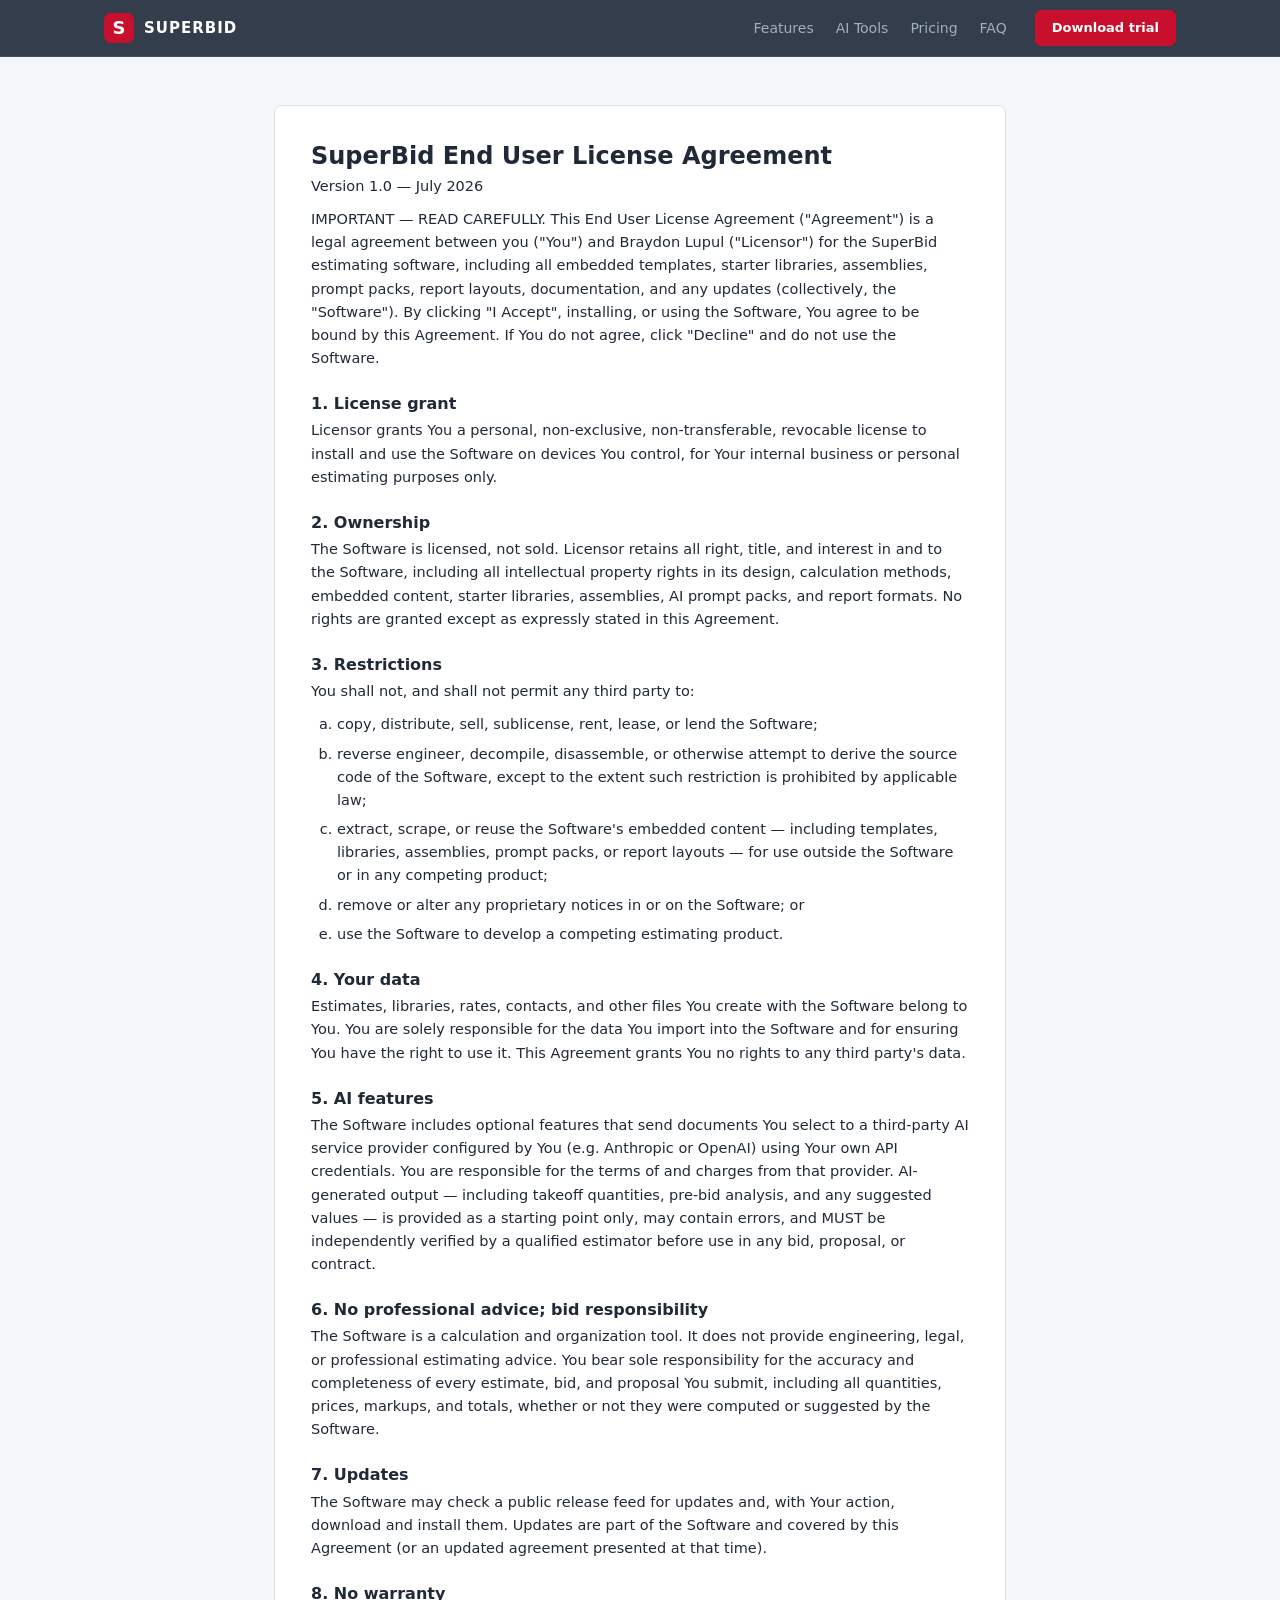
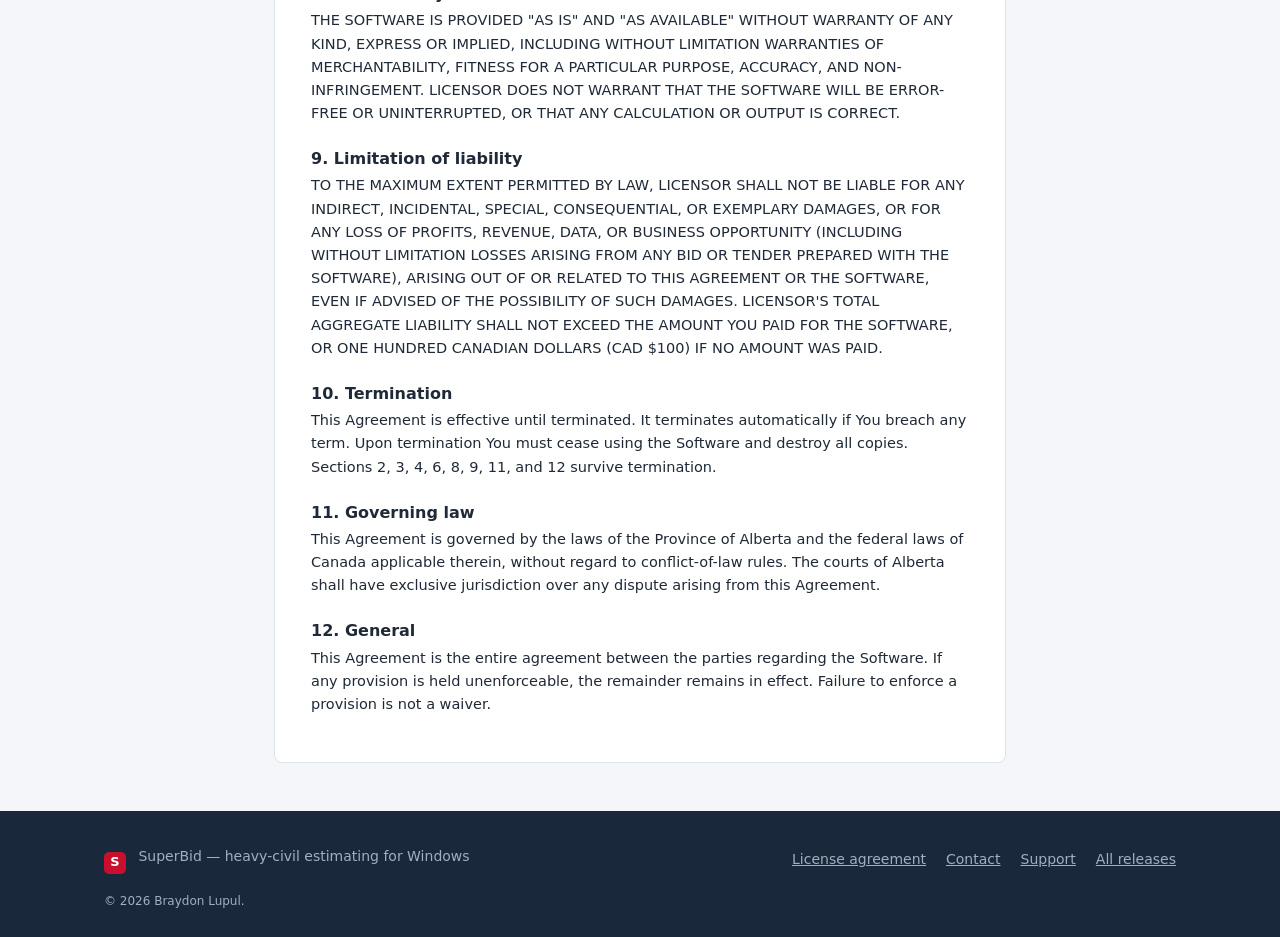
==== eula.html @ c36b2421 "superbid.ca marketing site (GitHub Pages)" ====
<!DOCTYPE html>
<html lang="en">
<head>
<meta charset="utf-8">
<meta name="viewport" content="width=device-width, initial-scale=1">
<title>SuperBid — License Agreement</title>
<meta name="description" content="SuperBid end user license agreement.">
<link rel="icon" href="assets/favicon.ico">
<link rel="stylesheet" href="styles.css">
</head>
<body>

<header class="topbar">
  <div class="container topbar-inner">
    <a class="brand" href="index.html" aria-label="SuperBid home">
      <span class="brand-mark" aria-hidden="true">S</span>
      <span class="brand-name">SUPERBID</span>
    </a>
    <nav class="topnav" aria-label="Main">
      <a href="index.html#features">Features</a>
      <a href="index.html#ai">AI Tools</a>
      <a href="index.html#pricing">Pricing</a>
      <a href="index.html#faq">FAQ</a>
    </nav>
    <a class="btn btn-red btn-small" href="https://github.com/lupulbraydon-ops/superbid-releases/releases/latest" data-download>Download trial</a>
  </div>
</header>

<main class="container container-narrow">
  <article class="legal">
    <h1>SuperBid End User License Agreement</h1>
    <p class="legal-version">Version 1.0 — July 2026</p>

    <p>IMPORTANT — READ CAREFULLY. This End User License Agreement ("Agreement") is a legal agreement
    between you ("You") and Braydon Lupul ("Licensor") for the SuperBid estimating software, including
    all embedded templates, starter libraries, assemblies, prompt packs, report layouts, documentation,
    and any updates (collectively, the "Software"). By clicking "I Accept", installing, or using the
    Software, You agree to be bound by this Agreement. If You do not agree, click "Decline" and do not
    use the Software.</p>

    <h2>1. License grant</h2>
    <p>Licensor grants You a personal, non-exclusive, non-transferable, revocable license to install and
    use the Software on devices You control, for Your internal business or personal estimating purposes
    only.</p>

    <h2>2. Ownership</h2>
    <p>The Software is licensed, not sold. Licensor retains all right, title, and interest in and to the
    Software, including all intellectual property rights in its design, calculation methods, embedded
    content, starter libraries, assemblies, AI prompt packs, and report formats. No rights are granted
    except as expressly stated in this Agreement.</p>

    <h2>3. Restrictions</h2>
    <p>You shall not, and shall not permit any third party to:</p>
    <ol type="a">
      <li>copy, distribute, sell, sublicense, rent, lease, or lend the Software;</li>
      <li>reverse engineer, decompile, disassemble, or otherwise attempt to derive the source code of
      the Software, except to the extent such restriction is prohibited by applicable law;</li>
      <li>extract, scrape, or reuse the Software's embedded content — including templates, libraries,
      assemblies, prompt packs, or report layouts — for use outside the Software or in any competing
      product;</li>
      <li>remove or alter any proprietary notices in or on the Software; or</li>
      <li>use the Software to develop a competing estimating product.</li>
    </ol>

    <h2>4. Your data</h2>
    <p>Estimates, libraries, rates, contacts, and other files You create with the Software belong to
    You. You are solely responsible for the data You import into the Software and for ensuring You have
    the right to use it. This Agreement grants You no rights to any third party's data.</p>

    <h2>5. AI features</h2>
    <p>The Software includes optional features that send documents You select to a third-party AI
    service provider configured by You (e.g. Anthropic or OpenAI) using Your own API credentials. You
    are responsible for the terms of and charges from that provider. AI-generated output — including
    takeoff quantities, pre-bid analysis, and any suggested values — is provided as a starting point
    only, may contain errors, and MUST be independently verified by a qualified estimator before use in
    any bid, proposal, or contract.</p>

    <h2>6. No professional advice; bid responsibility</h2>
    <p>The Software is a calculation and organization tool. It does not provide engineering, legal, or
    professional estimating advice. You bear sole responsibility for the accuracy and completeness of
    every estimate, bid, and proposal You submit, including all quantities, prices, markups, and totals,
    whether or not they were computed or suggested by the Software.</p>

    <h2>7. Updates</h2>
    <p>The Software may check a public release feed for updates and, with Your action, download and
    install them. Updates are part of the Software and covered by this Agreement (or an updated
    agreement presented at that time).</p>

    <h2>8. No warranty</h2>
    <p>THE SOFTWARE IS PROVIDED "AS IS" AND "AS AVAILABLE" WITHOUT WARRANTY OF ANY KIND, EXPRESS OR
    IMPLIED, INCLUDING WITHOUT LIMITATION WARRANTIES OF MERCHANTABILITY, FITNESS FOR A PARTICULAR
    PURPOSE, ACCURACY, AND NON-INFRINGEMENT. LICENSOR DOES NOT WARRANT THAT THE SOFTWARE WILL BE
    ERROR-FREE OR UNINTERRUPTED, OR THAT ANY CALCULATION OR OUTPUT IS CORRECT.</p>

    <h2>9. Limitation of liability</h2>
    <p>TO THE MAXIMUM EXTENT PERMITTED BY LAW, LICENSOR SHALL NOT BE LIABLE FOR ANY INDIRECT,
    INCIDENTAL, SPECIAL, CONSEQUENTIAL, OR EXEMPLARY DAMAGES, OR FOR ANY LOSS OF PROFITS, REVENUE,
    DATA, OR BUSINESS OPPORTUNITY (INCLUDING WITHOUT LIMITATION LOSSES ARISING FROM ANY BID OR TENDER
    PREPARED WITH THE SOFTWARE), ARISING OUT OF OR RELATED TO THIS AGREEMENT OR THE SOFTWARE, EVEN IF
    ADVISED OF THE POSSIBILITY OF SUCH DAMAGES. LICENSOR'S TOTAL AGGREGATE LIABILITY SHALL NOT EXCEED
    THE AMOUNT YOU PAID FOR THE SOFTWARE, OR ONE HUNDRED CANADIAN DOLLARS (CAD $100) IF NO AMOUNT WAS
    PAID.</p>

    <h2>10. Termination</h2>
    <p>This Agreement is effective until terminated. It terminates automatically if You breach any
    term. Upon termination You must cease using the Software and destroy all copies. Sections 2, 3, 4,
    6, 8, 9, 11, and 12 survive termination.</p>

    <h2>11. Governing law</h2>
    <p>This Agreement is governed by the laws of the Province of Alberta and the federal laws of Canada
    applicable therein, without regard to conflict-of-law rules. The courts of Alberta shall have
    exclusive jurisdiction over any dispute arising from this Agreement.</p>

    <h2>12. General</h2>
    <p>This Agreement is the entire agreement between the parties regarding the Software. If any
    provision is held unenforceable, the remainder remains in effect. Failure to enforce a provision is
    not a waiver.</p>
  </article>
</main>

<footer class="footer">
  <div class="container footer-inner">
    <div>
      <span class="brand-mark brand-mark-small" aria-hidden="true">S</span>
      <span>SuperBid — heavy-civil estimating for Windows</span>
    </div>
    <nav aria-label="Footer">
      <a href="eula.html">License agreement</a>
      <a href="mailto:info@superbid.ca">Contact</a>
      <a href="mailto:support@superbid.ca">Support</a>
      <a href="https://github.com/lupulbraydon-ops/superbid-releases/releases" rel="noopener">All releases</a>
    </nav>
  </div>
  <div class="container footer-fine">
    <p>© 2026 Braydon Lupul.</p>
  </div>
</footer>

<script src="site.js"></script>
</body>
</html>
---- styles.css ----
/* SuperBid marketing site — brand tokens lifted from the app's Theme.xaml:
   slate 950 #1A283B / 900 #283444 / 800 #333D4C, accent #C8102E (hover #A50D26),
   page bg #F4F6F9, text #1F2937 / secondary #5A6572. No external fonts or JS libs. */

* { margin: 0; padding: 0; box-sizing: border-box; }

:root {
  --slate-950: #1A283B;
  --slate-900: #283444;
  --slate-800: #333D4C;
  --red: #C8102E;
  --red-hover: #A50D26;
  --page: #F4F6F9;
  --card: #FFFFFF;
  --border: #DDE3EA;
  --text: #1F2937;
  --text-2: #5A6572;
  --text-on-dark: #FFFFFF;
  --text-dim-on-dark: #9FB0C0;
  --radius: 8px;
  --shadow: 0 10px 30px rgba(26, 40, 59, 0.18);
}

@media (prefers-reduced-motion: no-preference) {
  html { scroll-behavior: smooth; }
}

body {
  font-family: "Segoe UI", system-ui, -apple-system, sans-serif;
  color: var(--text);
  background: var(--page);
  line-height: 1.6;
  font-size: 16px;
}

img { max-width: 100%; height: auto; display: block; }

.container { max-width: 1120px; margin: 0 auto; padding: 0 24px; }
.container-narrow { max-width: 780px; }

h1, h2, h3, h4 { line-height: 1.2; }
h2 { font-size: 32px; margin-bottom: 8px; }
.section-sub { color: var(--text-2); max-width: 640px; margin-bottom: 40px; }

/* ---- top bar ---- */
.topbar {
  position: sticky; top: 0; z-index: 50;
  background: var(--slate-800);
  border-bottom: 1px solid rgba(255,255,255,0.08);
}
.topbar-inner { display: flex; align-items: center; gap: 28px; height: 56px; }
.brand { display: flex; align-items: center; gap: 10px; text-decoration: none; }
.brand-mark {
  display: inline-flex; align-items: center; justify-content: center;
  width: 30px; height: 30px; border-radius: 7px;
  background: var(--red); color: #fff; font-weight: 800; font-size: 18px;
}
.brand-mark-small { width: 22px; height: 22px; font-size: 13px; border-radius: 5px; margin-right: 8px; vertical-align: -5px; }
.brand-name { color: #fff; font-weight: 700; letter-spacing: 1px; font-size: 15px; }
.topnav { display: flex; gap: 22px; margin-left: auto; }
.topnav a { color: var(--text-dim-on-dark); text-decoration: none; font-size: 14px; }
.topnav a:hover { color: #fff; }

/* ---- buttons ---- */
.btn {
  display: inline-block; text-decoration: none; text-align: center;
  border-radius: 6px; font-weight: 600; border: 1px solid transparent;
  transition: background 0.15s, border-color 0.15s;
}
.btn-red { background: var(--red); color: #fff; border-color: var(--red); }
.btn-red:hover { background: var(--red-hover); border-color: var(--red-hover); }
.btn-outline { color: var(--text); border-color: #C9D2DC; background: var(--card); }
.btn-outline:hover { border-color: var(--slate-800); }
.btn-small { padding: 7px 16px; font-size: 13px; }
.btn-big { padding: 14px 28px; font-size: 17px; }

/* ---- hero ---- */
.hero {
  background: linear-gradient(160deg, var(--slate-950) 0%, var(--slate-800) 100%);
  color: var(--text-on-dark);
  padding: 72px 0 88px;
}
.hero-inner { display: grid; grid-template-columns: 5fr 6fr; gap: 48px; align-items: center; }
.hero h1 { font-size: clamp(30px, 3.6vw, 40px); margin-bottom: 18px; max-width: 20ch; }
.hero-sub { color: var(--text-dim-on-dark); font-size: 17px; margin-bottom: 28px; }
.hero-actions { display: flex; align-items: center; gap: 16px; flex-wrap: wrap; margin-bottom: 22px; }
.hero-version { color: var(--text-dim-on-dark); font-size: 13px; }
.trust-strip { list-style: none; display: flex; gap: 20px; flex-wrap: wrap; }
.trust-strip li { color: var(--text-dim-on-dark); font-size: 13px; }
.trust-strip li::before { content: "✓ "; color: #6FCF8B; }
.hero-shot img {
  border-radius: var(--radius);
  border: 1px solid rgba(255,255,255,0.12);
  box-shadow: var(--shadow);
}

/* ---- sections ---- */
.section { padding: 80px 0; }
.section-alt { background: #ECF0F5; }
.section-dark { background: var(--slate-900); color: var(--text-on-dark); }
.section-dark .section-sub { color: var(--text-dim-on-dark); }

/* ---- feature rows ---- */
.feature-row {
  display: grid; grid-template-columns: 7fr 5fr; gap: 44px;
  align-items: center; margin-bottom: 64px;
}
.feature-row.reverse { grid-template-columns: 5fr 7fr; }
.feature-row.reverse figure { order: 2; }
.feature-row figure img {
  border-radius: var(--radius);
  border: 1px solid var(--border);
  box-shadow: 0 6px 24px rgba(26, 40, 59, 0.10);
}
.feature-copy h3 { font-size: 22px; margin-bottom: 10px; }
.feature-copy p { color: var(--text-2); }

/* ---- capability grid ---- */
.capability-grid {
  display: grid; grid-template-columns: repeat(3, 1fr); gap: 18px; margin-top: 8px;
}
.cap {
  background: var(--card); border: 1px solid var(--border);
  border-radius: var(--radius); padding: 20px;
}
.cap h4 { margin-bottom: 6px; font-size: 15px; }
.cap p { color: var(--text-2); font-size: 13.5px; }

/* ---- AI ---- */
.ai-grid { display: grid; grid-template-columns: repeat(3, 1fr); gap: 22px; }
.ai-card { background: var(--slate-800); border-radius: var(--radius); overflow: hidden;
  border: 1px solid rgba(255,255,255,0.10); }
.ai-card img { border-bottom: 1px solid rgba(255,255,255,0.10); }
.ai-card figcaption { padding: 18px 20px 22px; }
.ai-card h3 { font-size: 18px; margin-bottom: 8px; }
.ai-card p { color: var(--text-dim-on-dark); font-size: 13.5px; }
.ai-note { margin-top: 26px; color: var(--text-dim-on-dark); font-size: 13.5px; max-width: 720px; }

/* ---- pricing ---- */
.pricing-grid { display: grid; grid-template-columns: 1fr 1fr; gap: 22px; max-width: 820px; }
.price-card {
  background: var(--card); border: 1px solid var(--border);
  border-radius: var(--radius); padding: 28px;
  display: flex; flex-direction: column;
}
.price-card-main { border-color: var(--red); border-width: 2px; }
.price-card h3 { font-size: 18px; }
.price-line { font-size: 26px; font-weight: 700; margin: 6px 0 14px; }
.price-card ul { list-style: none; margin-bottom: 22px; flex: 1; }
.price-card li { padding-left: 22px; position: relative; margin-bottom: 9px; color: var(--text-2); font-size: 14px; }
.price-card li::before { content: "✓"; position: absolute; left: 0; color: var(--red); font-weight: 700; }
.price-card .btn { padding: 11px 18px; font-size: 14.5px; }
.buy-steps { margin-top: 36px; padding-left: 20px; max-width: 640px; }
.buy-steps li { margin-bottom: 8px; color: var(--text-2); }
.buy-steps strong { color: var(--text); }

/* ---- FAQ ---- */
#faq details {
  background: var(--card); border: 1px solid var(--border);
  border-radius: var(--radius); margin-bottom: 10px; padding: 0 20px;
}
#faq summary {
  cursor: pointer; font-weight: 600; padding: 15px 28px 15px 0; list-style: none; position: relative;
}
#faq summary::-webkit-details-marker { display: none; }
/* the "/ ''" alternative text keeps screen readers from announcing the marker */
#faq summary::after { content: "+" / ""; position: absolute; right: 2px; color: var(--text-2); font-size: 18px; }
#faq details[open] summary::after { content: "–" / ""; }
#faq details p { padding-bottom: 16px; color: var(--text-2); }

/* ---- footer ---- */
.footer { background: var(--slate-950); color: var(--text-dim-on-dark); padding: 34px 0 26px; font-size: 14px; }
.footer-inner { display: flex; align-items: center; justify-content: space-between; gap: 18px; flex-wrap: wrap; }
.footer-inner nav { display: flex; gap: 20px; }
.footer a { color: var(--text-dim-on-dark); }
.footer a:hover { color: #fff; }
/* no opacity here — #9FB0C0 on #1A283B passes AA; dimming it below 4.5:1 doesn't */
.footer-fine { margin-top: 18px; font-size: 12px; }

/* ---- EULA page ---- */
.legal { background: var(--card); border: 1px solid var(--border); border-radius: var(--radius);
  padding: 36px; margin: 48px auto; }
.legal h1 { font-size: 24px; margin-bottom: 4px; }
.legal-version { color: var(--text-2); font-size: 13px; margin-bottom: 22px; }
.legal h2 { font-size: 16px; margin: 24px 0 6px; }
.legal p, .legal li { font-size: 14.5px; color: var(--text); }
.legal p { margin-bottom: 10px; }
.legal ol { padding-left: 26px; margin-bottom: 10px; }
.legal li { margin-bottom: 6px; }

/* ---- responsive ---- */
@media (max-width: 920px) {
  .hero-inner, .feature-row, .feature-row.reverse { grid-template-columns: 1fr; }
  .feature-row.reverse figure { order: 0; }
  .capability-grid, .ai-grid, .pricing-grid { grid-template-columns: 1fr; }
  .topnav { gap: 14px; }
  .topnav a { font-size: 13px; }
  .section { padding: 56px 0; }
}

@media (max-width: 640px) {
  .topnav { display: none; }
  /* with the nav gone, its margin-left:auto goes too — keep the button right-aligned */
  .topbar-inner .btn { margin-left: auto; }
}

/* ---- print ---- */
@media print {
  .topbar, .footer-inner nav, .btn, .hero-shot { display: none; }
  .hero, .section-dark, .footer { background: #fff; color: var(--text); }
  .hero-sub, .section-dark .section-sub, .ai-note, .footer, .footer a { color: var(--text-2); }
  .ai-card { background: #fff; border: 1px solid var(--border); }
  .ai-card p, .trust-strip li, .hero-version { color: var(--text-2); }
}
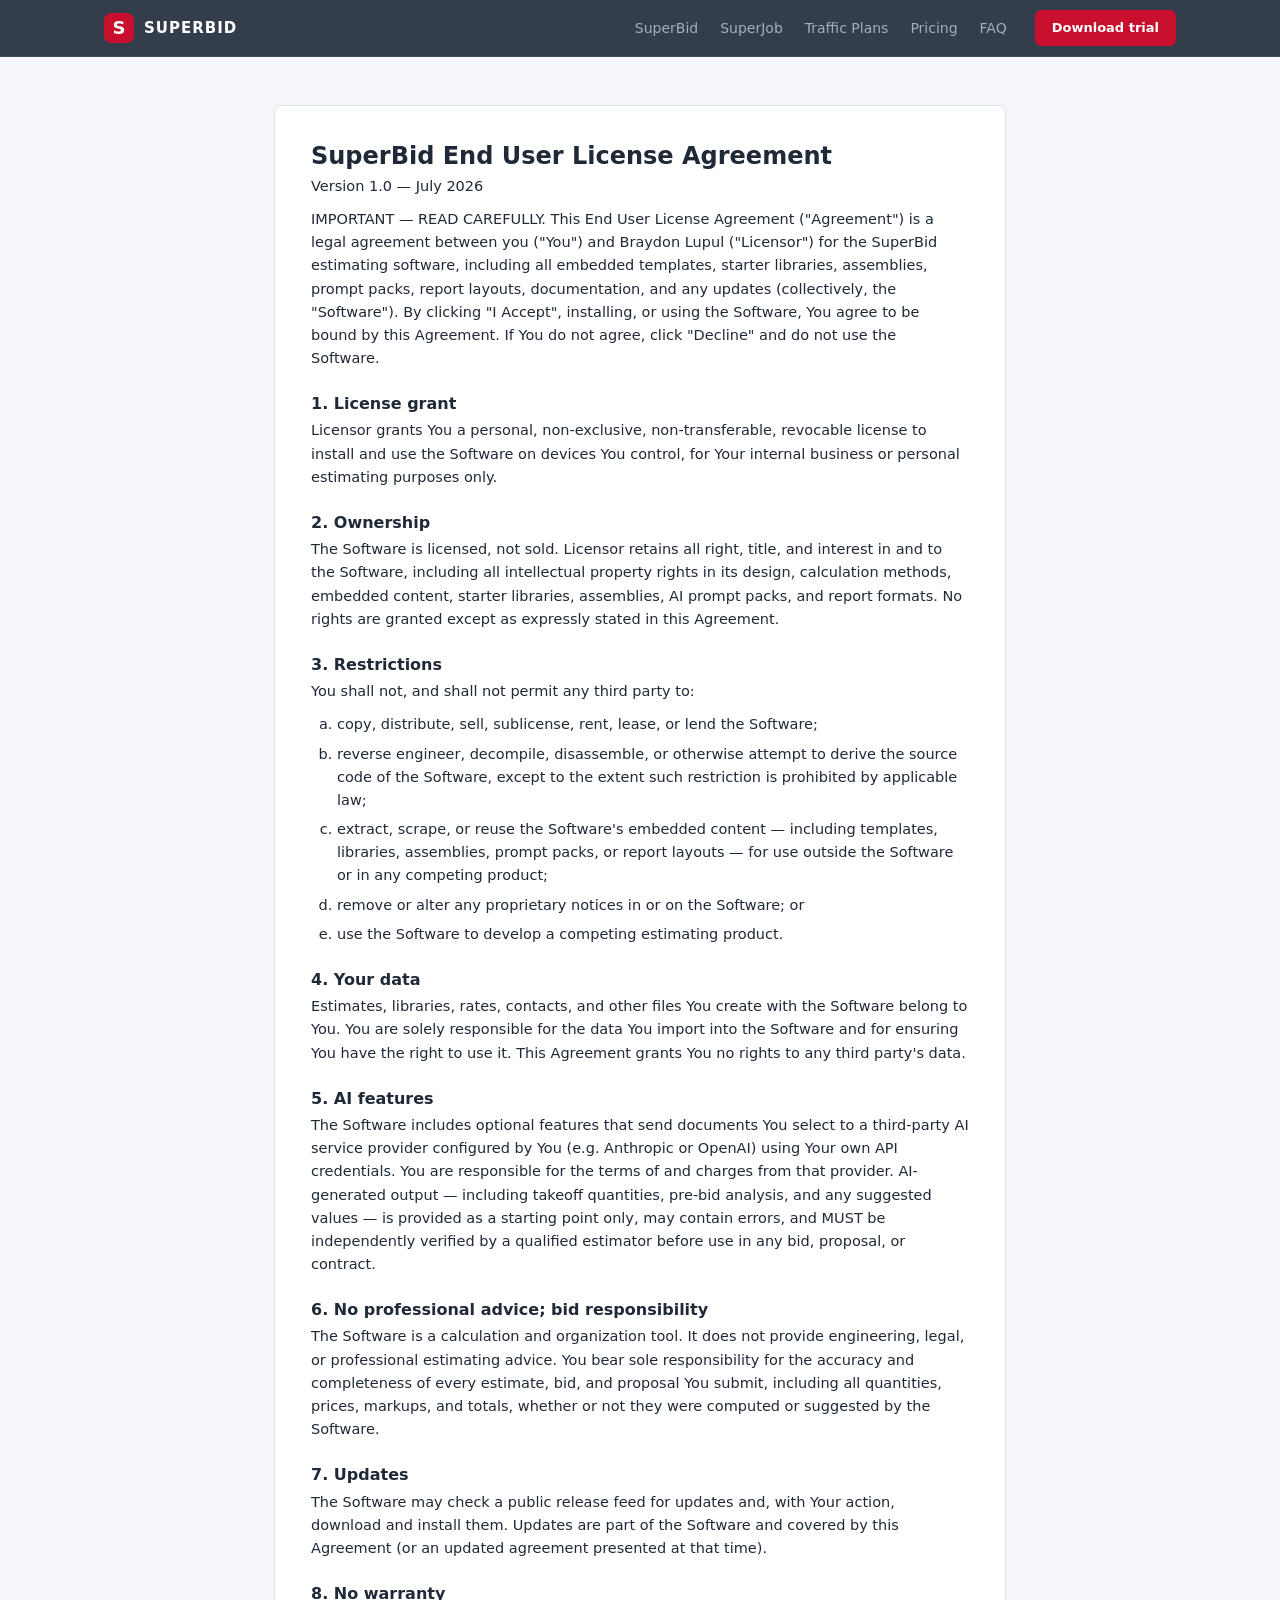
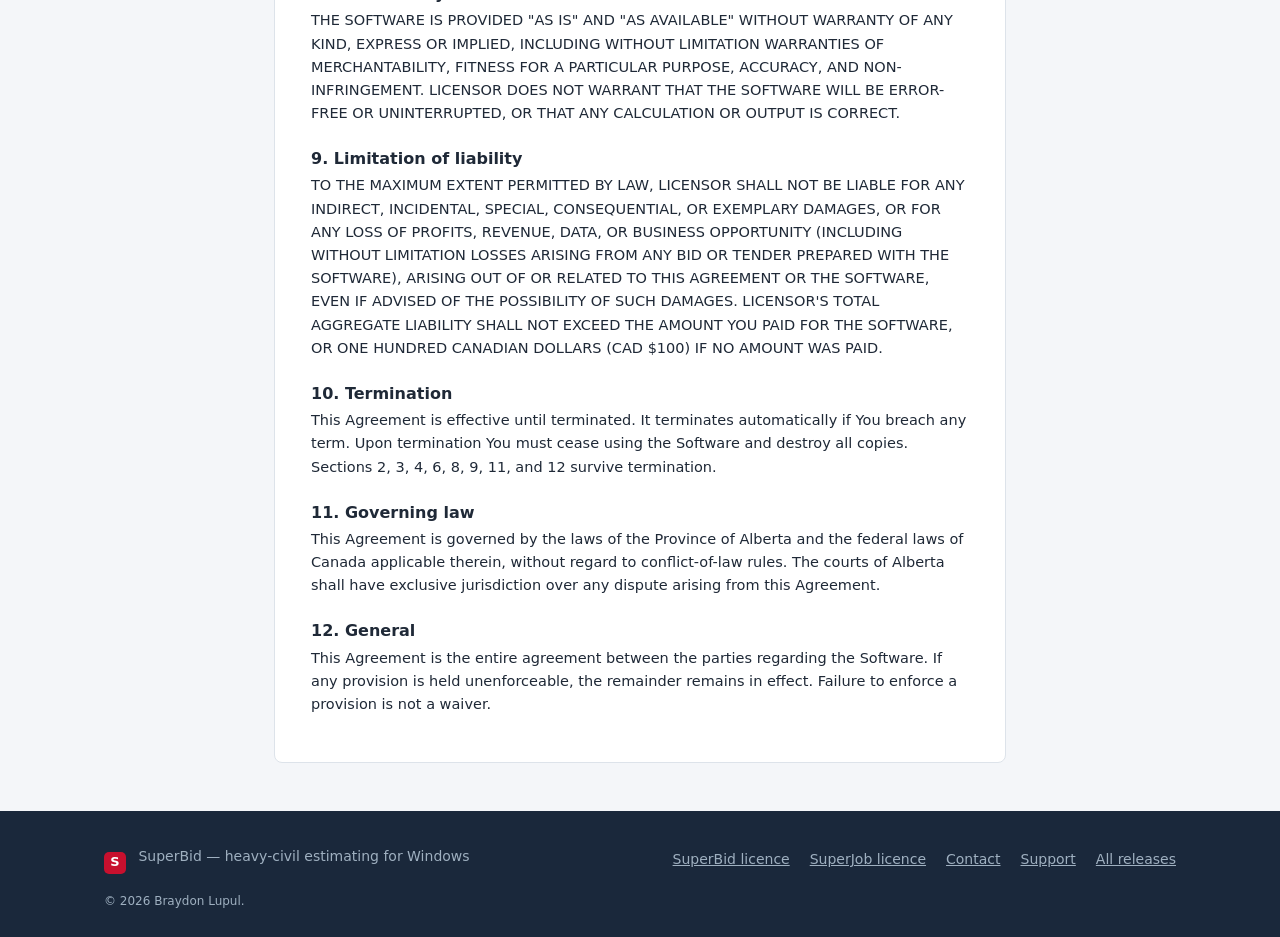
==== commit a4155f35: "Site: SuperJob and the traffic plan builder, both products in beta Deployed from website/ in the sup" ====
--- a/eula.html
+++ b/eula.html
@@ -6,7 +6,7 @@
 <title>SuperBid — License Agreement</title>
 <meta name="description" content="SuperBid end user license agreement.">
 <link rel="icon" href="assets/favicon.ico">
-<link rel="stylesheet" href="styles.css">
+<link rel="stylesheet" href="styles.css?v=2">
 </head>
 <body>
 
@@ -17,12 +17,13 @@
       <span class="brand-name">SUPERBID</span>
     </a>
     <nav class="topnav" aria-label="Main">
-      <a href="index.html#features">Features</a>
-      <a href="index.html#ai">AI Tools</a>
+      <a href="index.html#features">SuperBid</a>
+      <a href="index.html#superjob">SuperJob</a>
+      <a href="index.html#traffic">Traffic Plans</a>
       <a href="index.html#pricing">Pricing</a>
       <a href="index.html#faq">FAQ</a>
     </nav>
-    <a class="btn btn-red btn-small" href="https://github.com/lupulbraydon-ops/superbid-releases/releases/latest" data-download>Download trial</a>
+    <a class="btn btn-red btn-small" href="https://github.com/lupulbraydon-ops/superbid-releases/releases/latest" data-download="superbid">Download trial</a>
   </div>
 </header>
 
@@ -125,7 +126,8 @@
       <span>SuperBid — heavy-civil estimating for Windows</span>
     </div>
     <nav aria-label="Footer">
-      <a href="eula.html">License agreement</a>
+      <a href="eula.html">SuperBid licence</a>
+      <a href="superjob-eula.html">SuperJob licence</a>
       <a href="mailto:info@superbid.ca">Contact</a>
       <a href="mailto:support@superbid.ca">Support</a>
       <a href="https://github.com/lupulbraydon-ops/superbid-releases/releases" rel="noopener">All releases</a>
@@ -136,6 +138,6 @@
   </div>
 </footer>
 
-<script src="site.js"></script>
+<script src="site.js?v=2"></script>
 </body>
 </html>
--- a/styles.css
+++ b/styles.css
@@ -83,8 +83,8 @@
 .hero-inner { display: grid; grid-template-columns: 5fr 6fr; gap: 48px; align-items: center; }
 .hero h1 { font-size: clamp(30px, 3.6vw, 40px); margin-bottom: 18px; max-width: 20ch; }
 .hero-sub { color: var(--text-dim-on-dark); font-size: 17px; margin-bottom: 28px; }
-.hero-actions { display: flex; align-items: center; gap: 16px; flex-wrap: wrap; margin-bottom: 22px; }
-.hero-version { color: var(--text-dim-on-dark); font-size: 13px; }
+.hero-actions { display: flex; align-items: center; gap: 16px; flex-wrap: wrap; margin-bottom: 12px; }
+.hero-version { color: var(--text-dim-on-dark); font-size: 13px; margin-bottom: 18px; }
 .trust-strip { list-style: none; display: flex; gap: 20px; flex-wrap: wrap; }
 .trust-strip li { color: var(--text-dim-on-dark); font-size: 13px; }
 .trust-strip li::before { content: "✓ "; color: #6FCF8B; }
@@ -138,14 +138,19 @@
 
 /* ---- pricing ---- */
 .pricing-grid { display: grid; grid-template-columns: 1fr 1fr; gap: 22px; max-width: 820px; }
+.pricing-grid-3 { grid-template-columns: repeat(3, 1fr); max-width: none; }
 .price-card {
   background: var(--card); border: 1px solid var(--border);
   border-radius: var(--radius); padding: 28px;
   display: flex; flex-direction: column;
 }
 .price-card-main { border-color: var(--red); border-width: 2px; }
+/* after .price-card, not beside .pricing-grid-3 — same specificity, so the
+   base card's shorthand `border` would otherwise win on source order */
+.price-card-beta { border-color: #E86A00; }
 .price-card h3 { font-size: 18px; }
 .price-line { font-size: 26px; font-weight: 700; margin: 6px 0 14px; }
+.price-per { font-size: 14px; font-weight: 600; color: var(--text-2); }
 .price-card ul { list-style: none; margin-bottom: 22px; flex: 1; }
 .price-card li { padding-left: 22px; position: relative; margin-bottom: 9px; color: var(--text-2); font-size: 14px; }
 .price-card li::before { content: "✓"; position: absolute; left: 0; color: var(--red); font-weight: 700; }
@@ -153,6 +158,80 @@
 .buy-steps { margin-top: 36px; padding-left: 20px; max-width: 640px; }
 .buy-steps li { margin-bottom: 8px; color: var(--text-2); }
 .buy-steps strong { color: var(--text); }
+
+/* ---- beta strip (under the top bar, above the hero) ---- */
+.beta-strip { background: #FFF4E5; border-bottom: 1px solid #F0DCC0; }
+.beta-strip-inner { display: flex; align-items: baseline; gap: 12px; padding-top: 11px; padding-bottom: 11px; }
+.beta-strip p { font-size: 13.5px; color: #6B4A16; }
+.beta-strip a { color: #8A4B0F; }
+.beta-pill {
+  flex: none; background: #E86A00; color: #fff;
+  font-size: 10.5px; font-weight: 700; letter-spacing: 1.4px; text-transform: uppercase;
+  padding: 3px 10px; border-radius: 999px;
+}
+
+/* ---- section eyebrow + beta tag ---- */
+.eyebrow {
+  display: block; font-size: 12px; font-weight: 700; letter-spacing: 1.6px;
+  text-transform: uppercase; color: var(--red); margin-bottom: 8px;
+}
+.eyebrow-light { color: #FF8FA3; }
+.tag-beta {
+  display: inline-block; vertical-align: 2px; background: #E86A00; color: #fff;
+  font-size: 10px; font-weight: 700; letter-spacing: 1.2px; text-transform: uppercase;
+  padding: 2px 8px; border-radius: 999px; margin-left: 6px;
+}
+
+/* ---- ghost button (on the dark hero) ---- */
+.btn-ghost { color: #fff; border-color: rgba(255,255,255,0.45); background: transparent; }
+.btn-ghost:hover { border-color: #fff; background: rgba(255,255,255,0.08); }
+
+/* ---- SuperJob ---- */
+.sj-grid { display: grid; grid-template-columns: repeat(3, 1fr); gap: 18px; }
+.sj-card {
+  background: var(--slate-800); border: 1px solid rgba(255,255,255,0.10);
+  border-radius: var(--radius); padding: 20px 22px;
+}
+.sj-card h3 { font-size: 16px; margin-bottom: 7px; }
+.sj-card p { color: var(--text-dim-on-dark); font-size: 13.5px; }
+
+/* ---- traffic plans ---- */
+.section-traffic { background: #E9EFF6; border-top: 3px solid var(--red); }
+.tap-figure { margin: 8px 0 44px; }
+.tap-figure img {
+  border-radius: var(--radius); border: 1px solid #C3CFDD;
+  box-shadow: 0 8px 28px rgba(26, 40, 59, 0.16); background: #1d2a3c;
+}
+.tap-figure figcaption, .tap-highlight figcaption {
+  color: var(--text-2); font-size: 12.5px; margin-top: 10px;
+}
+.section-traffic .feature-row { grid-template-columns: 1fr 1fr; gap: 40px; align-items: start; }
+
+.tap-highlight {
+  display: grid; grid-template-columns: 5fr 6fr; gap: 32px; align-items: center;
+  background: var(--card); border: 1px solid var(--border); border-radius: var(--radius);
+  padding: 26px 28px; margin-bottom: 44px;
+}
+.tap-highlight h3 { font-size: 20px; margin-bottom: 10px; }
+.tap-highlight p { color: var(--text-2); }
+.tap-highlight img { border: 1px solid var(--border); border-radius: 6px; }
+
+.honest-note {
+  background: #FFF8EE; border: 1px solid #EBD7B7; border-left: 4px solid #E86A00;
+  border-radius: var(--radius); padding: 22px 26px; margin-top: 26px;
+}
+.honest-note h4 { font-size: 15px; margin-bottom: 8px; }
+.honest-note p { color: #5C4A31; font-size: 14px; }
+
+.tap-cta {
+  display: flex; align-items: center; justify-content: space-between; gap: 26px; flex-wrap: wrap;
+  background: var(--slate-950); color: var(--text-on-dark);
+  border-radius: var(--radius); padding: 28px 32px; margin-top: 30px;
+}
+.tap-cta h3 { font-size: 21px; margin-bottom: 6px; }
+.tap-cta p { color: var(--text-dim-on-dark); font-size: 14px; max-width: 46ch; }
+.tap-cta-actions { display: flex; flex-direction: column; align-items: flex-start; gap: 8px; }
+.tap-cta-actions .hero-version { color: var(--text-dim-on-dark); }
 
 /* ---- FAQ ---- */
 #faq details {
@@ -187,15 +266,27 @@
 .legal p { margin-bottom: 10px; }
 .legal ol { padding-left: 26px; margin-bottom: 10px; }
 .legal li { margin-bottom: 6px; }
+/* generated EULA pages (tools\WebsiteEula) — hanging indents that mirror the
+   plain-text agreement's numbered clauses and (a)/(b) sub-clauses */
+.legal .legal-clause { padding-left: 2.4em; text-indent: -2.4em; margin-top: 14px; }
+.legal .legal-sub { padding-left: 4.2em; text-indent: -1.8em; }
 
 /* ---- responsive ---- */
+@media (max-width: 1040px) {
+  .capability-grid, .sj-grid { grid-template-columns: repeat(2, 1fr); }
+  .pricing-grid-3 { grid-template-columns: 1fr; max-width: 560px; }
+}
+
 @media (max-width: 920px) {
-  .hero-inner, .feature-row, .feature-row.reverse { grid-template-columns: 1fr; }
+  .hero-inner, .feature-row, .feature-row.reverse,
+  .section-traffic .feature-row, .tap-highlight { grid-template-columns: 1fr; }
   .feature-row.reverse figure { order: 0; }
-  .capability-grid, .ai-grid, .pricing-grid { grid-template-columns: 1fr; }
+  .capability-grid, .ai-grid, .pricing-grid, .sj-grid { grid-template-columns: 1fr; }
   .topnav { gap: 14px; }
   .topnav a { font-size: 13px; }
   .section { padding: 56px 0; }
+  .tap-cta { flex-direction: column; align-items: flex-start; }
+  .beta-strip-inner { flex-direction: column; gap: 6px; }
 }
 
 @media (max-width: 640px) {
@@ -207,8 +298,11 @@
 /* ---- print ---- */
 @media print {
   .topbar, .footer-inner nav, .btn, .hero-shot { display: none; }
-  .hero, .section-dark, .footer { background: #fff; color: var(--text); }
-  .hero-sub, .section-dark .section-sub, .ai-note, .footer, .footer a { color: var(--text-2); }
-  .ai-card { background: #fff; border: 1px solid var(--border); }
-  .ai-card p, .trust-strip li, .hero-version { color: var(--text-2); }
-}
+  .hero, .section-dark, .footer, .tap-cta { background: #fff; color: var(--text); }
+  .hero-sub, .section-dark .section-sub, .ai-note, .footer, .footer a,
+  .tap-cta p { color: var(--text-2); }
+  .ai-card, .sj-card { background: #fff; border: 1px solid var(--border); }
+  .ai-card p, .sj-card p, .trust-strip li, .hero-version { color: var(--text-2); }
+  .sj-card h3, .tap-cta h3 { color: var(--text); }
+  .eyebrow-light { color: var(--red); }
+}
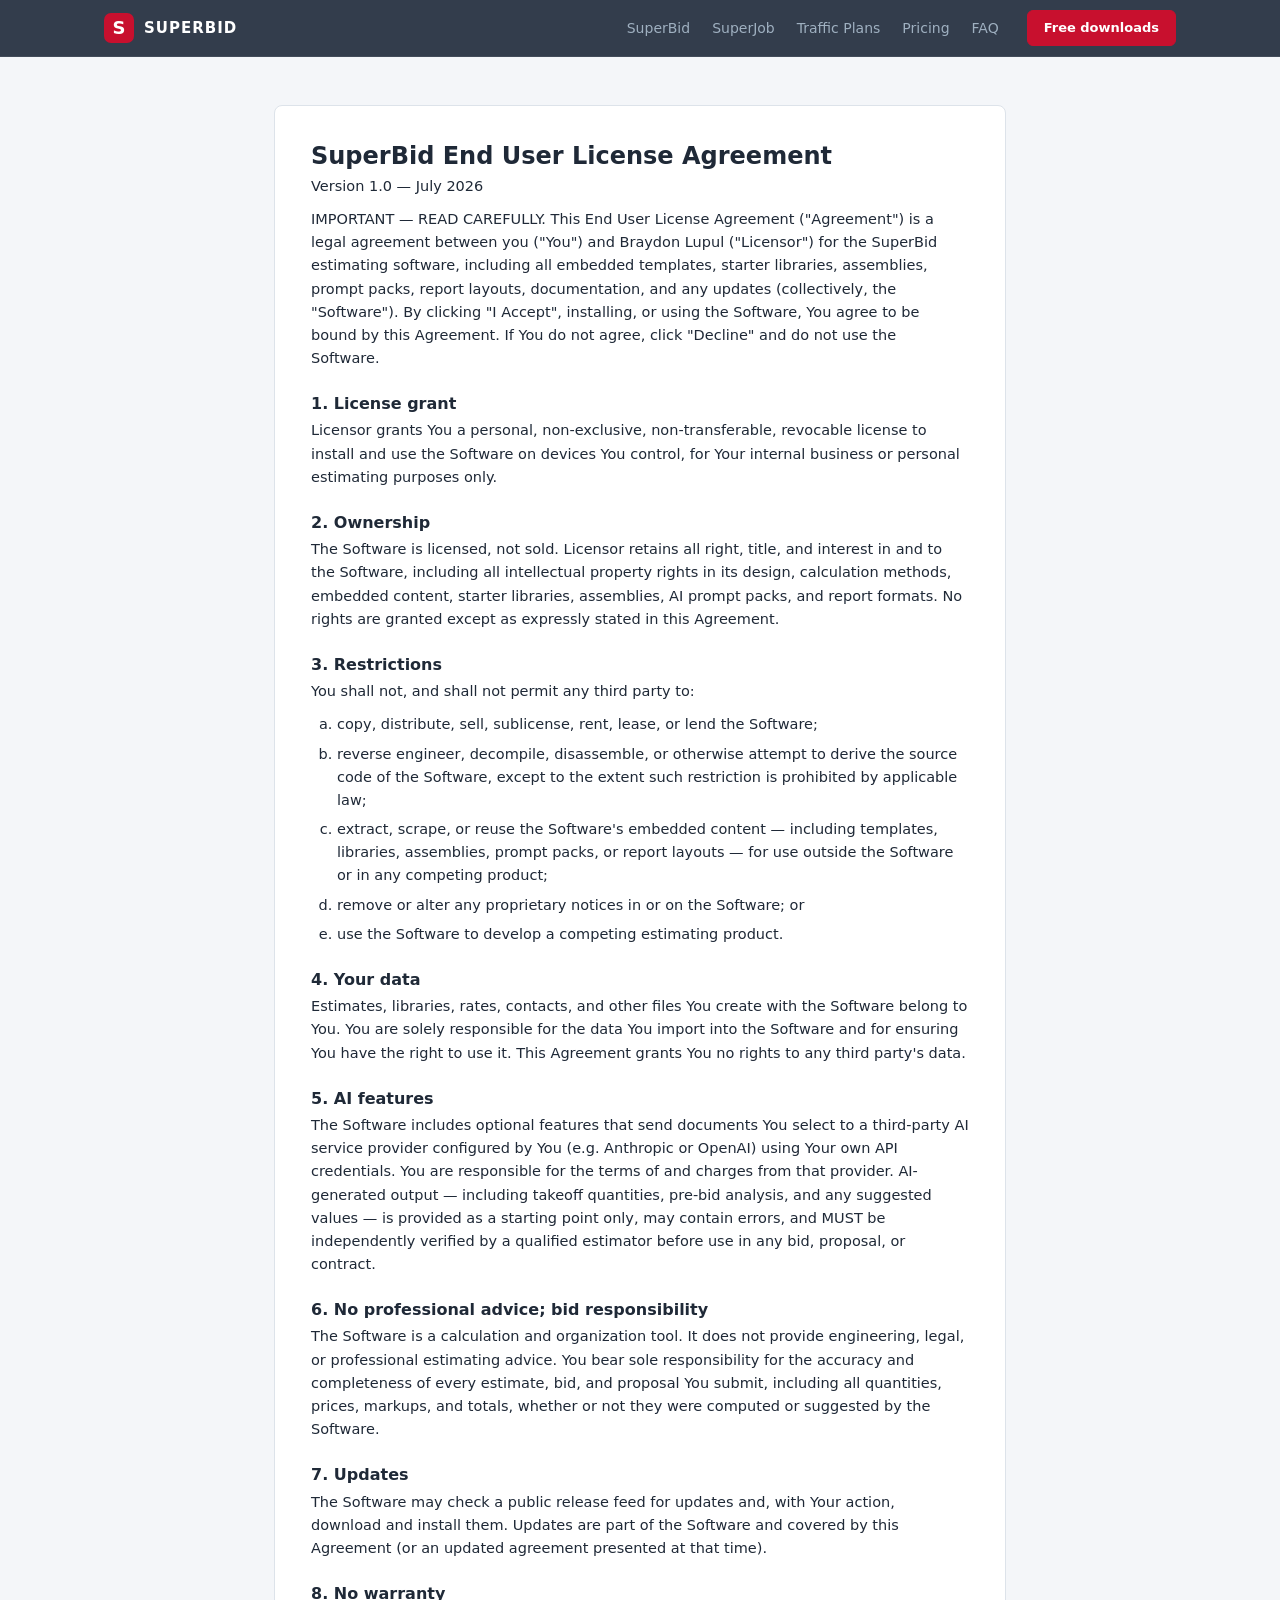
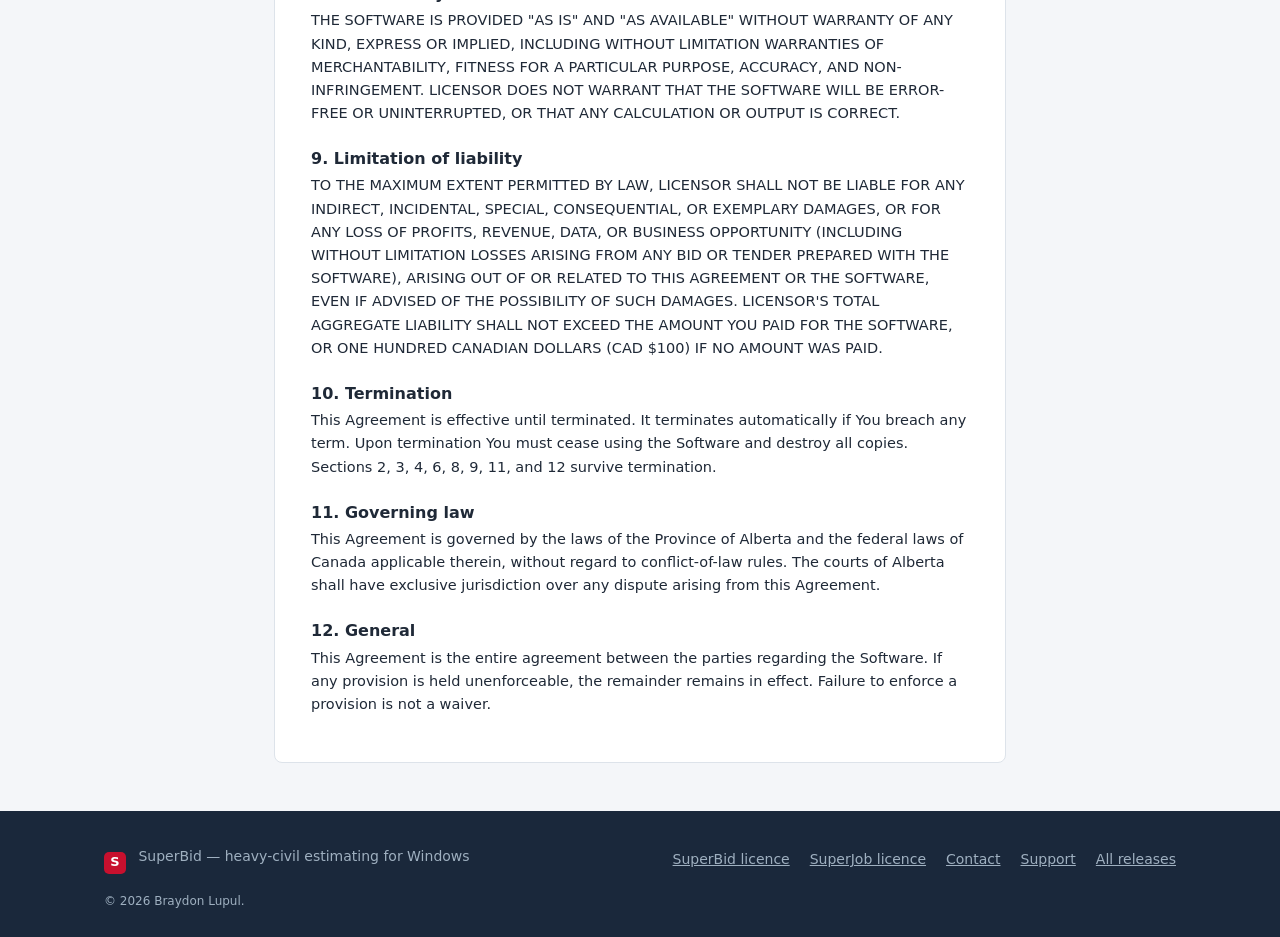
==== commit 7cc0b0ab: "﻿Put SuperJob downloads where people actually look Deployed from website/ in the superbid repo (comm" ====
--- a/eula.html
+++ b/eula.html
@@ -6,7 +6,7 @@
 <title>SuperBid — License Agreement</title>
 <meta name="description" content="SuperBid end user license agreement.">
 <link rel="icon" href="assets/favicon.ico">
-<link rel="stylesheet" href="styles.css?v=2">
+<link rel="stylesheet" href="styles.css?v=3">
 </head>
 <body>
 
@@ -23,7 +23,7 @@
       <a href="index.html#pricing">Pricing</a>
       <a href="index.html#faq">FAQ</a>
     </nav>
-    <a class="btn btn-red btn-small" href="https://github.com/lupulbraydon-ops/superbid-releases/releases/latest" data-download="superbid">Download trial</a>
+    <a class="btn btn-red btn-small" href="index.html#pricing">Free downloads</a>
   </div>
 </header>
 
@@ -138,6 +138,6 @@
   </div>
 </footer>
 
-<script src="site.js?v=2"></script>
+<script src="site.js?v=3"></script>
 </body>
 </html>
--- a/styles.css
+++ b/styles.css
@@ -83,8 +83,17 @@
 .hero-inner { display: grid; grid-template-columns: 5fr 6fr; gap: 48px; align-items: center; }
 .hero h1 { font-size: clamp(30px, 3.6vw, 40px); margin-bottom: 18px; max-width: 20ch; }
 .hero-sub { color: var(--text-dim-on-dark); font-size: 17px; margin-bottom: 28px; }
-.hero-actions { display: flex; align-items: center; gap: 16px; flex-wrap: wrap; margin-bottom: 12px; }
-.hero-version { color: var(--text-dim-on-dark); font-size: 13px; margin-bottom: 18px; }
+.hero-actions { display: flex; align-items: flex-start; gap: 16px; flex-wrap: wrap; margin-bottom: 10px; }
+/* one column per product: button with its own version line underneath, so two
+   downloads read as two products rather than a primary and an afterthought */
+/* flex:1 with a floor, not natural width: at the hero column's 465 px the two
+   btn-big labels came to 473 px and wrapped to separate rows. Equal halves also
+   read as two products of equal standing rather than a primary and a runner-up. */
+.hero-dl { display: flex; flex-direction: column; gap: 6px; flex: 1 1 190px; }
+.hero-dl .btn { white-space: nowrap; width: 100%; padding-left: 12px; padding-right: 12px; }
+.hero-version { color: var(--text-dim-on-dark); font-size: 13px; }
+.hero-note { color: var(--text-dim-on-dark); font-size: 13.5px; margin-bottom: 18px; }
+.hero-note a { color: #fff; }
 .trust-strip { list-style: none; display: flex; gap: 20px; flex-wrap: wrap; }
 .trust-strip li { color: var(--text-dim-on-dark); font-size: 13px; }
 .trust-strip li::before { content: "✓ "; color: #6FCF8B; }
@@ -155,6 +164,9 @@
 .price-card li { padding-left: 22px; position: relative; margin-bottom: 9px; color: var(--text-2); font-size: 14px; }
 .price-card li::before { content: "✓"; position: absolute; left: 0; color: var(--red); font-weight: 700; }
 .price-card .btn { padding: 11px 18px; font-size: 14.5px; }
+/* both products offered from the one card that says they're free */
+.price-card-actions { display: grid; grid-template-columns: 1fr 1fr; gap: 10px; }
+.price-note { font-size: 12.5px; color: var(--text-2); margin-top: 12px; }
 .buy-steps { margin-top: 36px; padding-left: 20px; max-width: 640px; }
 .buy-steps li { margin-bottom: 8px; color: var(--text-2); }
 .buy-steps strong { color: var(--text); }
@@ -194,6 +206,10 @@
 }
 .sj-card h3 { font-size: 16px; margin-bottom: 7px; }
 .sj-card p { color: var(--text-dim-on-dark); font-size: 13.5px; }
+/* a download where someone reading about SuperJob actually is, rather than only
+   at the bottom of the traffic section */
+.sj-cta { display: flex; align-items: center; gap: 16px; flex-wrap: wrap; margin-top: 26px; }
+.sj-cta .hero-version { color: var(--text-dim-on-dark); }
 
 /* ---- traffic plans ---- */
 .section-traffic { background: #E9EFF6; border-top: 3px solid var(--red); }
@@ -287,6 +303,9 @@
   .section { padding: 56px 0; }
   .tap-cta { flex-direction: column; align-items: flex-start; }
   .beta-strip-inner { flex-direction: column; gap: 6px; }
+  .hero-dl { width: 100%; }
+  .hero-dl .btn { width: 100%; }
+  .price-card-actions { grid-template-columns: 1fr; }
 }
 
 @media (max-width: 640px) {
